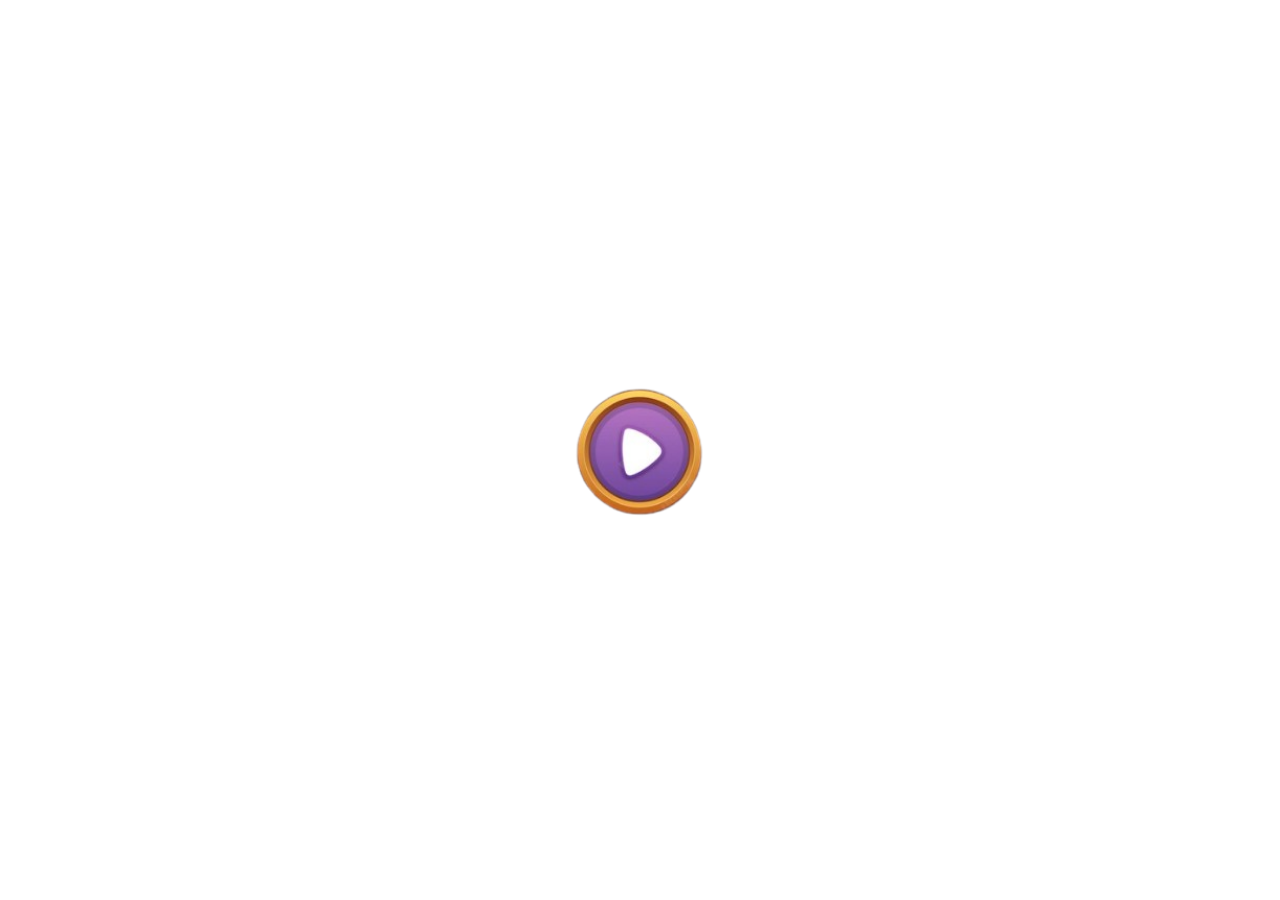
==== index.html @ 84bd8e63 "add index.html" ====
<!DOCTYPE html>
<html lang="en">
<head>
    <meta charset="UTF-8">
    <meta name="viewport" content="width=device-width, initial-scale=1.0">
    <title>מצא את החיה החסרה</title>
    <link rel="stylesheet" href="game.css">
    <script>
        window.onload = function() {
           window.location.href = 'game.html';
       }
   </script>
</head>
<body>
    
</body>
</html>
---- game.css ----
#startImg
{
    width: 12vw;
    display: inline-block;
    text-align: center;
    cursor: pointer;
}
body{
    text-align: center;
    justify-content: center;
    align-items: center;
    display: flex;
    margin: 0;
    height: 100vh;
    font-family: 'Segoe UI', Tahoma, Geneva, Verdana, sans-serif;
    font-size: 18px;
    background-image:url(pictures/zoo.jpg);
    background-size: 100% 100%;
    background-position: center;
    background-repeat: no-repeat;
}
.level
{
    display: none;
    width: 15vw;
}
button
{
    display: inline-block;
    padding:  20px 40px;
    background-color: rgb(208, 107, 25);
    border: 5px solid;
    border-color: white;
    color: white;
    text-align: center;
    font-size: 24px;
    margin: 20px;
    cursor: pointer;
    border-radius: 4px;
    width: 15vw;
}
.hidden{
    display: none;
}
img{
    display: inline-block;
    width: 10vw;
    padding: 2vw;
    cursor: pointer;
}
#full{
    position: fixed;
    bottom: 0vh;
}
#score{
    position: fixed;
    right: 0.1vw;
    top: 2.5vh;
    width: 15vw;
    padding: 0vw;
}
#text{
    position: absolute;
    right: 4.5vw;
    top: 10vh;
    transform: translate(-50%, -50%);
    color: rgb(160, 96,25);
    font-size: 40px;
    font-family: 'yarden';
    text-shadow: 2px 2px 4px rgba(0, 0, 0, 0.5);
}
#t{
    position: fixed;
    right:14.5vw;
    top: 0.7vh;
    width: 7vw;
    padding: 0vw;
}
@font-face {
    font-family: 'yarden';
    src: url('pictures/yarden-bold-alefalefalef.otf') format('truetype');     
    font-weight: normal; 
    font-style: normal;
}
#gameOver{
    width:23vw;
    cursor: auto;
}
#finalScore{
    position: absolute;
    display: block;
    top:48vh;
    right: 45vw;
    transform: translate(-50%, -50%);
    font-size: 72px;
    font-family: 'yarden';
    color: rgb(205, 81, 58);
    text-shadow: 2px 2px 4px rgba(0, 0, 0, 0.5);
}
#top{
    position: absolute;
    display: block;
    top:65vh;
    right: 45vw;
    transform: translate(-50%, -50%);
    font-size: 72px;
    font-family: 'yarden';
    color: rgb(205, 81, 58);
    text-shadow: 2px 2px 4px rgba(0, 0, 0, 0.5);
}
#newGame{
    position: absolute;
    display: block;
    top:85vh;
    right: 36vw;
    transform: translate(-50%, -50%);
}
@media screen and (max-width: 1023.200px) and (max-height: 620px) 
{
    #text{
        position: absolute;
        right: 4vw;
        top: 8.2vh;
        transform: translate(-50%, -50%);
        color: rgb(160, 96,25);
        font-size: 25px;
        font-family: 'yarden';
        text-shadow: 2px 2px 4px rgba(0, 0, 0, 0.5);
    }
    #gameOver{
        width:29vw;
        cursor: auto;
    }
    #finalScore{
        position: absolute;
        display: block;
        top:48vh;
        right: 42.5vw;
        transform: translate(-50%, -50%);
        font-size: 65px;
        font-family: 'yarden';
        color: rgb(205, 81, 58);
        text-shadow: 2px 2px 4px rgba(0, 0, 0, 0.5);
    }
    #top{
        position: absolute;
        display: block;
        top:65vh;
        right: 43vw;
        transform: translate(-50%, -50%);
        font-size: 65px;
        font-family: 'yarden';
        color: rgb(205, 81, 58);
        text-shadow: 2px 2px 4px rgba(0, 0, 0, 0.5);
    }
    img{
        display: inline-block;
        width: 14vw;
        padding: 1vw;
        cursor: pointer;
    }
    #newGame{
        position: absolute;
        display: block;
        top:83vh;
        right: 33vw;
        transform: translate(-50%, -50%);
    }
}
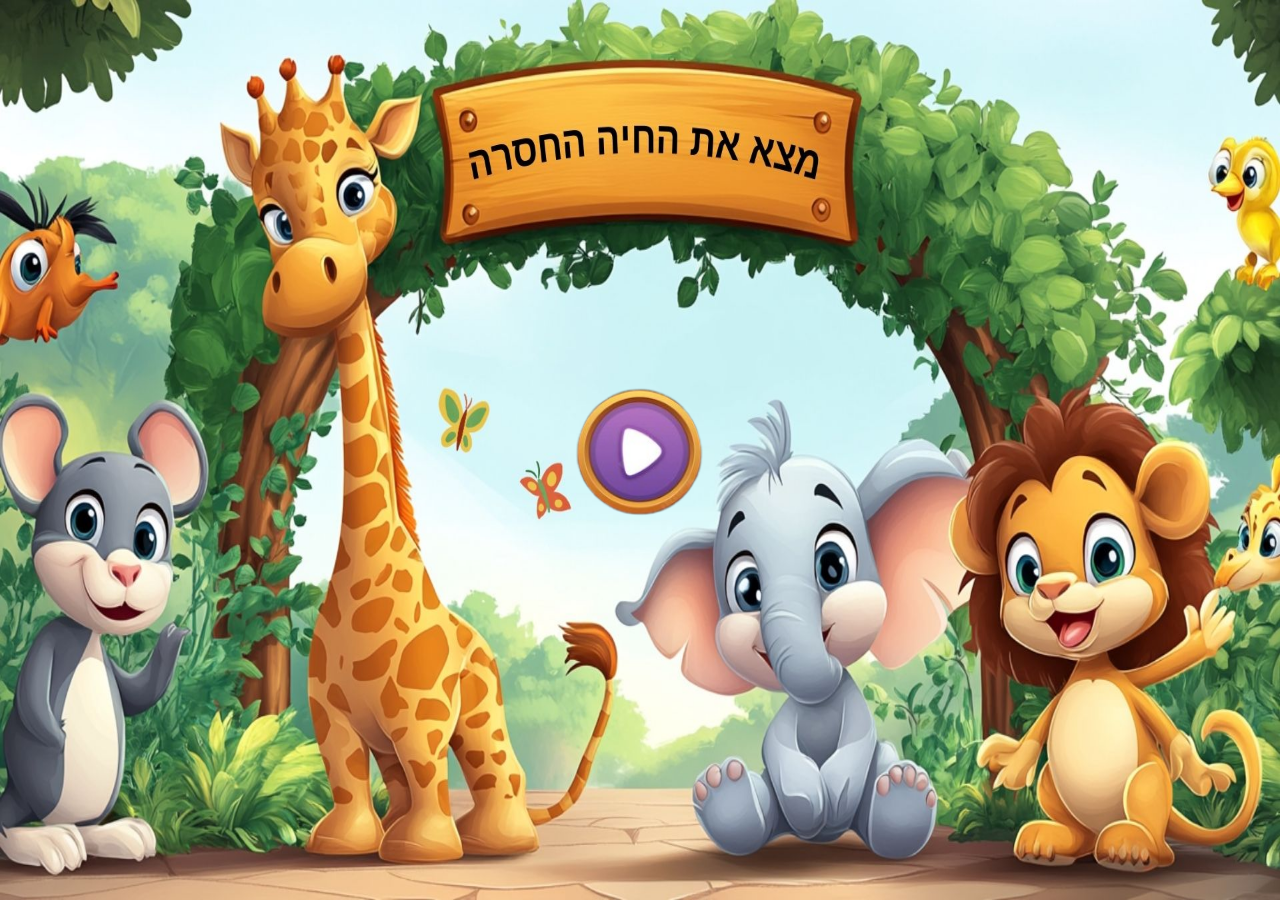
==== commit 8df8e826: "change name" ====
--- a/index.html
+++ b/index.html
@@ -4,10 +4,10 @@
     <meta charset="UTF-8">
     <meta name="viewport" content="width=device-width, initial-scale=1.0">
     <title>מצא את החיה החסרה</title>
-    <link rel="stylesheet" href="game.css">
+    <link rel="stylesheet" href="g.css">
     <script>
         window.onload = function() {
-           window.location.href = 'game.html';
+           window.location.href = 'g.html';
        }
    </script>
 </head>
--- a/g.css
+++ b/g.css
@@ -0,0 +1,169 @@
+#startImg
+{
+    width: 12vw;
+    display: inline-block;
+    text-align: center;
+    cursor: pointer;
+}
+body{
+    text-align: center;
+    justify-content: center;
+    align-items: center;
+    display: flex;
+    margin: 0;
+    height: 100vh;
+    font-family: 'Segoe UI', Tahoma, Geneva, Verdana, sans-serif;
+    font-size: 18px;
+    background-image:url(pictures/zoo.jpg);
+    background-size: 100% 100%;
+    background-position: center;
+    background-repeat: no-repeat;
+}
+.level
+{
+    display: none;
+    width: 15vw;
+}
+button
+{
+    display: inline-block;
+    padding:  20px 40px;
+    background-color: rgb(208, 107, 25);
+    border: 5px solid;
+    border-color: white;
+    color: white;
+    text-align: center;
+    font-size: 24px;
+    margin: 20px;
+    cursor: pointer;
+    border-radius: 4px;
+    width: 15vw;
+}
+.hidden{
+    display: none;
+}
+img{
+    display: inline-block;
+    width: 10vw;
+    padding: 2vw;
+    cursor: pointer;
+}
+#full{
+    position: fixed;
+    bottom: 0vh;
+}
+#score{
+    position: fixed;
+    right: 0.1vw;
+    top: 2.5vh;
+    width: 15vw;
+    padding: 0vw;
+}
+#text{
+    position: absolute;
+    right: 4.5vw;
+    top: 10vh;
+    transform: translate(-50%, -50%);
+    color: rgb(160, 96,25);
+    font-size: 40px;
+    font-family: 'yarden';
+    text-shadow: 2px 2px 4px rgba(0, 0, 0, 0.5);
+}
+#t{
+    position: fixed;
+    right:14.5vw;
+    top: 0.7vh;
+    width: 7vw;
+    padding: 0vw;
+}
+@font-face {
+    font-family: 'yarden';
+    src: url('pictures/yarden-bold-alefalefalef.otf') format('truetype');     
+    font-weight: normal; 
+    font-style: normal;
+}
+#gameOver{
+    width:23vw;
+    cursor: auto;
+}
+#finalScore{
+    position: absolute;
+    display: block;
+    top:48vh;
+    right: 45vw;
+    transform: translate(-50%, -50%);
+    font-size: 72px;
+    font-family: 'yarden';
+    color: rgb(205, 81, 58);
+    text-shadow: 2px 2px 4px rgba(0, 0, 0, 0.5);
+}
+#top{
+    position: absolute;
+    display: block;
+    top:65vh;
+    right: 45vw;
+    transform: translate(-50%, -50%);
+    font-size: 72px;
+    font-family: 'yarden';
+    color: rgb(205, 81, 58);
+    text-shadow: 2px 2px 4px rgba(0, 0, 0, 0.5);
+}
+#newGame{
+    position: absolute;
+    display: block;
+    top:85vh;
+    right: 36vw;
+    transform: translate(-50%, -50%);
+}
+@media screen and (max-width: 1023.200px) and (max-height: 620px) 
+{
+    #text{
+        position: absolute;
+        right: 4vw;
+        top: 8.2vh;
+        transform: translate(-50%, -50%);
+        color: rgb(160, 96,25);
+        font-size: 25px;
+        font-family: 'yarden';
+        text-shadow: 2px 2px 4px rgba(0, 0, 0, 0.5);
+    }
+    #gameOver{
+        width:29vw;
+        cursor: auto;
+    }
+    #finalScore{
+        position: absolute;
+        display: block;
+        top:48vh;
+        right: 42.5vw;
+        transform: translate(-50%, -50%);
+        font-size: 65px;
+        font-family: 'yarden';
+        color: rgb(205, 81, 58);
+        text-shadow: 2px 2px 4px rgba(0, 0, 0, 0.5);
+    }
+    #top{
+        position: absolute;
+        display: block;
+        top:65vh;
+        right: 43vw;
+        transform: translate(-50%, -50%);
+        font-size: 65px;
+        font-family: 'yarden';
+        color: rgb(205, 81, 58);
+        text-shadow: 2px 2px 4px rgba(0, 0, 0, 0.5);
+    }
+    img{
+        display: inline-block;
+        width: 14vw;
+        padding: 1vw;
+        cursor: pointer;
+    }
+    #newGame{
+        position: absolute;
+        display: block;
+        top:83vh;
+        right: 33vw;
+        transform: translate(-50%, -50%);
+    }
+}
